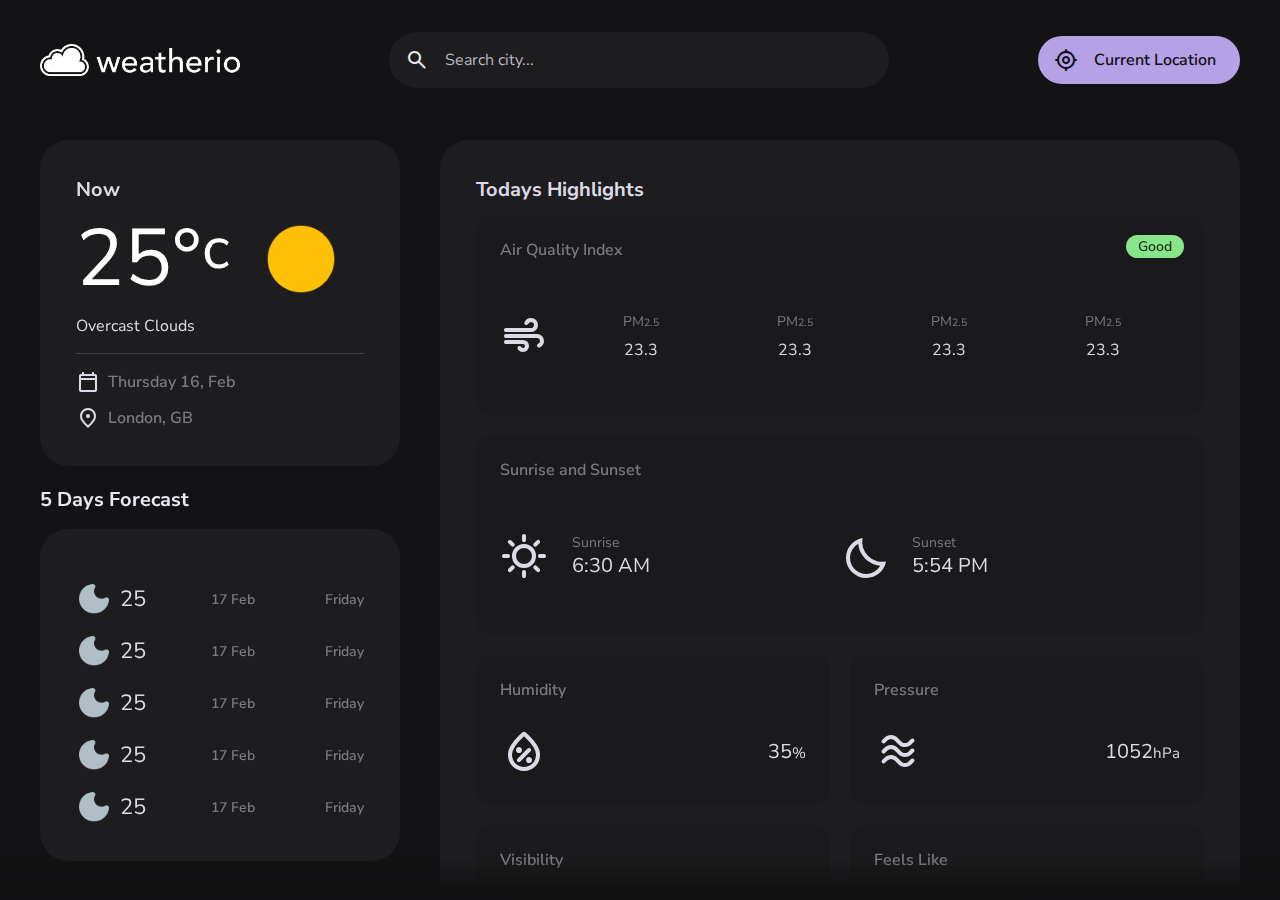
==== weatherio-starter-master 2/index.html @ 0322e263 "1.42.17" ====
<!DOCTYPE html>
<html lang="en">
<head>
    <meta charset="UTF-8">
    <meta name="viewport" content="width=device-width, initial-scale=1.0">
    <title>weatherio</title>
    <meta name="title" content="weatherio">
    <meta name="description" content="weatherio is a weather app">

    <link rel="shortcut icon" href="./favicon.svg" type="image/svg+xml">

    <link rel="preconnect" href="https://fonts.googleapis.com">
<link rel="preconnect" href="https://fonts.gstatic.com" crossorigin>
<link href="https://fonts.googleapis.com/css2?family=Nunito+Sans:wght@400;600&display=swap" rel="stylesheet">

<link rel="stylesheet" href="./assets/css/style.css">

<script src="./assets/js/app.js" type="module"></script>
<script src="./assets/js/route.js" type="module"></script>
</head>
<body>

<header class="header">
<div class="container">
    <a href="#" class="logo">
        <img src="./assets/images/logo.png" width="364" height="58" alt="logo">
    </a>

    <div class="search-view" data-search-view>

        <div class="search-wrapper">
            <input type="search" name="search" placeholder="Search city..." class="search-field"
            autocomplete="off" data-search-field>

            <span class="m-icon leading-icon">search</span>
            <button class="icon-btn leading-icon has-state" aria-label="close search" data-serach-toggler>
                <span class="m-icon">arrow_back</span>
            </button>
        </div>
        
    <div class="search-result" data-search-result>
        <ul class="view-list" data=search-list>

        <li class="view-item">
            <span class="m-icon">location_on</span>
            <div>
                <p class="item-title">London</p>

                <p class="label-2 item-subtitle">State of London, GB</p>
            </div>

            <a href="#" class="item-link has-state" data-search-toggler></a>
        </li>

        </ul>
    </div>

    </div>

    <div class="header-actions">

        <button class="icon-btn has-state" aria-label="open search" data-search-toggler>
            <span class="m-icon">search</span>
        </button>

        <a href="#/current-location" class="btn-primary has-state" data-current-location-btn>
            <span class="m-icon">my_location</span>

            <span class="span">Current Location</span>

        </a>

    </div>

</div>
</header>




<main>
    <article class="container">

        <div class="content-left">


    <section class="section current-weather" aria-label="current weather" data-current-weather>
        <div class="card card-lg current-weather-card">

            <h2 class="title-2 card-title">Now</h2>

            <div class="weapper">
                <p class="heading">25&deg;<sup>c</sup></p>

                <img src="./assets/images/weather_icons/01d.png" width="64" 
                height="64" alt="Overcast Clouds" 
                class="weather-icon">
            </div>

            <p class="body-3">Overcast Clouds</p>

            <ul class="meta-list">
                <li class="meta-item">
                    <span class="m-icon">calendar_today</span>
                    <p class="title-3 meta-text">Thursday 16, Feb</p>
                </li>
                <li class="meta-item">
                    <span class="m-icon">location_on</span>
                    <p class="title-3 meta-text">London, GB</p>
                </li>
            </ul>

        </div>
    </section>





    <!---
        #FORECAST
    --->

    <section class="section forecast" aria-labeledby="forecast-label" data-5-day-forecast>
        <h2 class="title-2" id="forecast-label">5 Days Forecast</h2>

        <div class="card card-lg forecast-card">
        <ul>
            <li class="card-item">

            <div class="icon-wrapper">
                <img src="./assets/images/weather_icons/01n.png" width="36" height="36" 
                alt="Overcast Clouds" class="weather-icon">

                <span class="span">
                    <p class="title-2">25</p>
                </span>
            </div>

            <p class="label-1">17 Feb</p>

            <p class="label-1">Friday</p>

                </li>
            <li class="card-item">

                <div class="icon-wrapper">
                    <img src="./assets/images/weather_icons/01n.png" width="36" height="36" 
                    alt="Overcast Clouds" class="weather-icon">
    
                    <span class="span">
                        <p class="title-2">25</p>
                    </span>
                </div>
    
                <p class="label-1">17 Feb</p>
    
                <p class="label-1">Friday</p>
    
                </li>
            <li class="card-item">

                <div class="icon-wrapper">
                    <img src="./assets/images/weather_icons/01n.png" width="36" height="36" 
                    alt="Overcast Clouds" class="weather-icon">
    
                    <span class="span">
                        <p class="title-2">25</p>
                    </span>
                </div>
    
                <p class="label-1">17 Feb</p>
    
                <p class="label-1">Friday</p>
    
                </li>
            <li class="card-item">

                <div class="icon-wrapper">
                    <img src="./assets/images/weather_icons/01n.png" width="36" height="36" 
                    alt="Overcast Clouds" class="weather-icon">
    
                    <span class="span">
                        <p class="title-2">25</p>
                    </span>
                </div>
    
                <p class="label-1">17 Feb</p>
    
                <p class="label-1">Friday</p>
    
                </li>
            <li class="card-item">

                <div class="icon-wrapper">
                    <img src="./assets/images/weather_icons/01n.png" width="36" height="36" 
                    alt="Overcast Clouds" class="weather-icon">
    
                    <span class="span">
                        <p class="title-2">25</p>
                    </span>
                </div>
    
                <p class="label-1">17 Feb</p>
    
                <p class="label-1">Friday</p>
    
                </li>
        </ul>
        </div>
    </section>
        </div>





        <div class="content-right">
            <!--
                -#HIGHLIGHTS
            -->
            <section class="section highlights" 
            aria-labelledby="highlights" data-highlights>
            <div class="card card-lg">

                <h2 class="title-2" id="highlights-label">Todays Highlights</h2>

                <div class="highlight-list">
            
                    <div class="card card-sm highlight-card one">

                        <h3 class="title-3">Air Quality Index</h3>

                        <div class="wrapper">
                            <span class="m-icon">air</span>

                            <ul class="card-list">
                                <li class="card-item">
                                    <p class="title1">23.3</p>

                                    <p class="label-1">PM<sub>2.5</sub></p>
                                </li>
                                <li class="card-item">
                                    <p class="title1">23.3</p>

                                    <p class="label-1">PM<sub>2.5</sub></p>
                                </li>
                                <li class="card-item">
                                    <p class="title1">23.3</p>

                                    <p class="label-1">PM<sub>2.5</sub></p>
                                </li>
                                <li class="card-item">
                                    <p class="title1">23.3</p>

                                    <p class="label-1">PM<sub>2.5</sub></p>
                                </li>
                            </ul>
                        </div>

                        <span class="badge aqi-1 label-1" title="aqi message">
                            Good
                        </span>

                    </div>

                    <div class="card card-sm highlight-card two">

                        <h3 class="title-3">Sunrise and Sunset</h3>

                        <div class="card-list">

                            <div class="card-item">
                                <span class="m-icon">clear_day</span>

                                <div>
                                    <p class="label-1">Sunrise</p>

                                    <p class="title-1">6:30 AM</p>
                                </div>
                            </div>

                            <div class="card-item">
                                <span class="m-icon">clear_night</span>

                                <div>
                                    <p class="label-1">Sunset</p>

                                    <p class="title-1">5:54 PM</p>
                                </div>
                            </div>

                        </div>

                    </div>

                    <div class="card card-sm highlight-card one">

                        <h3 class="title-3">Humidity</h3>

                        <div class="wrapper">
                            <span class="m-icon">humidity_percentage</span>

                            <p class="title-1">35<sub>%</sub></p>
                        </div>

                    </div>

                    <div class="card card-sm highlight-card one">

                        <h3 class="title-3">Pressure</h3>

                        <div class="wrapper">
                            <span class="m-icon">airwave</span>

                            <p class="title-1">1052<sub>hPa</sub></p>
                        </div>

                    </div>

                    <div class="card card-sm highlight-card one">

                        <h3 class="title-3">Visibility</h3>

                        <div class="wrapper">
                            <span class="m-icon">visibility</span>

                            <p class="title-1">10<sub>km</sub></p>
                        </div>

                    </div>

                    <div class="card card-sm highlight-card one">

                        <h3 class="title-3">Feels Like</h3>

                        <div class="wrapper">
                            <span class="m-icon">thermostat</span>

                            <p class="title-1">25&deg;<sup>c</sup></p>
                        </div>

                    </div>

            </div>

            </div>
        </section>




        <!--
            - #HOURLY FORECAST
        -->

        <section class="section hourly-forecast" aria-label="hourly forecast" 
        data-hourly-forecast>

        <h2 class="title-2">Today at</h2>

        <div class="slider-container">
            <ul class="slider-list" data-temp>

                <li class="slider-item">
                    <div class="card card-sm slider-card">

                        <p class="body-3">03 PM</p>

                        <img src="./assets/images/weather_icons/01n.png" 
                        width="48" height="48" loading="lazy" 
                        alt="" class="weather-icon" title="">

                        <p class="body-3">25&deg;</p>

                    </div>
                </li>

                <li class="slider-item">
                    <div class="card card-sm slider-card">

                        <p class="body-3">03 PM</p>

                        <img src="./assets/images/weather_icons/01n.png" 
                        width="48" height="48" loading="lazy" 
                        alt="" class="weather-icon" title="">

                        <p class="body-3">25&deg;</p>

                    </div>
                </li>

                <li class="slider-item">
                    <div class="card card-sm slider-card">

                        <p class="body-3">03 PM</p>

                        <img src="./assets/images/weather_icons/01n.png" 
                        width="48" height="48" loading="lazy" 
                        alt="" class="weather-icon" title="">

                        <p class="body-3">25&deg;</p>

                    </div>
                </li>

                <li class="slider-item">
                    <div class="card card-sm slider-card">

                        <p class="body-3">03 PM</p>

                        <img src="./assets/images/weather_icons/01n.png" 
                        width="48" height="48" loading="lazy" 
                        alt="" class="weather-icon" title="">

                        <p class="body-3">25&deg;</p>

                    </div>
                </li>

                <li class="slider-item">
                    <div class="card card-sm slider-card">

                        <p class="body-3">03 PM</p>

                        <img src="./assets/images/weather_icons/01n.png" 
                        width="48" height="48" loading="lazy" 
                        alt="" class="weather-icon" title="">

                        <p class="body-3">25&deg;</p>

                    </div>
                </li>

                <li class="slider-item">
                    <div class="card card-sm slider-card">

                        <p class="body-3">03 PM</p>

                        <img src="./assets/images/weather_icons/01n.png" 
                        width="48" height="48" loading="lazy" 
                        alt="" class="weather-icon" title="">

                        <p class="body-3">25&deg;</p>

                    </div>
                </li>

                <li class="slider-item">
                    <div class="card card-sm slider-card">

                        <p class="body-3">03 PM</p>

                        <img src="./assets/images/weather_icons/01n.png" 
                        width="48" height="48" loading="lazy" 
                        alt="" class="weather-icon" title="">

                        <p class="body-3">25&deg;</p>

                    </div>
                </li>

            </ul>

            <ul class="slider-list" data-wind>

                <li class="slider-item">
                    <div class="card card-sm slider-card">

                        <p class="body-3">03 PM</p>

                        <img src="./assets/images/weather_icons/direction.png" 
                        width="48" height="48" loading="lazy" 
                        alt="" class="weather-icon" title="">

                        <p class="body-3">12 km/h</p>

                    </div>
                </li>

                <li class="slider-item">
                    <div class="card card-sm slider-card">

                        <p class="body-3">03 PM</p>

                        <img src="./assets/images/weather_icons/direction.png" 
                        width="48" height="48" loading="lazy" 
                        alt="" class="weather-icon" title="">

                        <p class="body-3">12 km/h</p>

                    </div>
                </li>

                <li class="slider-item">
                    <div class="card card-sm slider-card">

                        <p class="body-3">03 PM</p>

                        <img src="./assets/images/weather_icons/direction.png" 
                        width="48" height="48" loading="lazy" 
                        alt="" class="weather-icon" title="">

                        <p class="body-3">12 km/h</p>

                    </div>
                </li>

                <li class="slider-item">
                    <div class="card card-sm slider-card">

                        <p class="body-3">03 PM</p>

                        <img src="./assets/images/weather_icons/direction.png" 
                        width="48" height="48" loading="lazy" 
                        alt="" class="weather-icon" title="">

                        <p class="body-3">12 km/h</p>

                    </div>
                </li>

                <li class="slider-item">
                    <div class="card card-sm slider-card">

                        <p class="body-3">03 PM</p>

                        <img src="./assets/images/weather_icons/direction.png" 
                        width="48" height="48" loading="lazy" 
                        alt="" class="weather-icon" title="">

                        <p class="body-3">12 km/h</p>

                    </div>
                </li>

                <li class="slider-item">
                    <div class="card card-sm slider-card">

                        <p class="body-3">03 PM</p>

                        <img src="./assets/images/weather_icons/direction.png" 
                        width="48" height="48" loading="lazy" 
                        alt="" class="weather-icon" title="">

                        <p class="body-3">12 km/h</p>

                    </div>
                </li>

                <li class="slider-item">
                    <div class="card card-sm slider-card">

                        <p class="body-3">03 PM</p>

                        <img src="./assets/images/weather_icons/direction.png" 
                        width="48" height="48" loading="lazy" 
                        alt="" class="weather-icon" title="">

                        <p class="body-3">12 km/h</p>

                    </div>
                </li>


            </ul>
        </div>

    </section>
    
    
    
    
    <!--
        -#FOOTER
    -->
    
    <footer class="footer">
        <p class="body-3">Copyright 2023 codewithsadee. All Rights Reserved.
        </p>
    
        <p class="body-3">
            Powered By <a href="https://openweathermap.org/api" title="Free OpenWeather Api" 
            target="_blank" rel="noopener"></a>
            <img src="./assets/images/openweather.png" width="150" 
            height="30" loading="lazy" alt="OpenWeather">
        </p>
    </footer>
        </div>

        <div class="loading" data-loading></div>





    </article>
</main>



<!--
    -#404 SECTION
-->

<section class="error-content" data-error-content>

    <h2 class="heading">404</h2>

    <p class="body-1">Page not found!</p>

    <a href="#" class="btn-primary">
        <span class="span">Go Home</span>
    </a>

</section>

</body>

</html>
---- weatherio-starter-master 2/assets/css/style.css ----
/*-----------------------------------*\
  #style.css
\*-----------------------------------*/

/**
 * copyright 2023 codewithsadee
 */





/*-----------------------------------*\
  #CUSTOM PROPERTY
\*-----------------------------------*/

:root{

  --primary: #B5A1E5; 
  --on-primary: #100E17; 
  --background: #131214;
  --on-background: #EAE6F2;
  --surface: #1D1C1F;
  --on-surface: #DDDAE5;
  --on-surface-variant: #7B7980; 
  --on-surface-variant-2: #B9B6BF;
  --outline: #3E3D40;
  --bg-aqi-1: #89E589;
  --on-bg-aqi-1: #1F331F;
  --bg-aqi-2: #E5DD89;
  --on-bg-aqi-2: #33311F;
  --bg-aqi-3: #E5C089;
  --on-bg-aqi-3: #332B1F;
  --bg-aqi-4: #E58989;
  --on-bg-aqi-4: #331F1F;
  --bg-aqi-5: #E589B7;
  --on-bg-aqi-5: #331F29;
  --white: hsl(0, 0%, 100%);
  --white-alpha-4: hsla(0, 0%, 100%, 0.04);
  --white-alpha-8: hsla(0, 0%, 100%, 0.08);
  --black-alpha-10: hsla(0, 0%, 0%, 0.1);

  --gradient-1: linear-gradient(180deg, hsla(270, 5%, 7%, 0) 0%, hsla(270, 5%, 7%, 0.8) 65%, hsl(270, 5%, 7%) 100%);
--gradient-2: linear-gradient(180deg, hsla(260, 5%, 12%, 0) 0%, hsla(260, 5%, 12%, 0.8) 65%, hsl(260, 5%, 12%) 100%);

--ff-nunito-sans: 'Nunito Sans', sans-serif;

--heading: 5.6rem;
--title-1: 2rem;
--title-2: 1.8rem;
--title-3: 1.6rem;
--body-1: 2.2rem;
--body-2: 2rem;
--body-3: 1.6rem;
--label-1: 1.4rem;
--label-2: 1.2rem;

--weight-regular: 400;
--weight-semiBold: 600;

--shadow-1: 0px 1px 3px hsla(0, 0%, 0%, 0.5);
--shadow-2: 0px 3px 6px hsla(0, 0%, 0%, 0.4);

--radius-28: 28px;
--radius-16: 16px;
--radius-pill: 500px;
--radius-circle: 50%;

--transition-short: 100ms ease;
}




/*-----------------------------------*\
  #RESET
\*-----------------------------------*/
*, *::before, *::after{
  margin: 0;
  padding: 0;
  box-sizing: border-box;
}

li {list-style: none;}

a, img, span, input, button {
  display: block;
}

a {
  color: inherit;
  text-decoration: none;
}

img {height: auto;}

input, button {
  background: none;
  border: none;
  color: inherit;
  font: inherit;
}

input { width: 100%;}

button { cursor: pointer;}

sub { vertical-align: baseline;}

sup { vertical-align: top;}

sub, sup { font-size: 0.75em;}

html {
  font-family: var(--ff-nunito-sans);
  font-size: 10px;
  scroll-behavior: smooth;
}

body {
  background-color: var(--background);
  color: var(--on-background);
  font-size: var(--body-3);
  overflow: hidden;
}

:focus-visible {
  outline: 2px solid var(--white);
  outline-offset: 2px;
}

::selection { background-color: var(--white-alpha-8);}

::-webkit-scrollbar {
  width: 6px;
  height: 6px;
}

::-webkit-scrollbar-thumb {
  background-color: var(--white-alpha-8);
  border-radius: var(--radius-pill);
}




/*-----------------------------------*\
  #MATERIAL ICON
\*-----------------------------------*/

@font-face {
  font-family: 'Material Symbols Rounded';
  font-style: normal;
  font-weight: 400;
  src: url(../font/material-symbol-rounded.woff2) format('woff2');
}

.m-icon {
  font-family: 'Material Symbols Rounded';
  font-weight: normal;
  font-style: normal;
  font-size: 2.4rem;
  line-height: 1;
  letter-spacing: normal;
  text-transform: none;
  white-space: nowrap;
  word-wrap: normal;
  direction: ltr;
  font-feature-settings: 'liga';
  -webkit-font-feature-settings: 'liga';
  -webkit-font-smoothing: antialiased;
  height: 1em;
  width: 1em;
  overflow: hidden;
}



/*-----------------------------------*\
  #REUSED STYLE
\*-----------------------------------*/

.container {
  max-width: 1600px;
  width: 100%;
  margin-inline: auto;
  padding: 16px;
}

.icon-btn {
  background-color: var(--white-alpha-8);
  width: 48px;
  height: 48px;
  display: grid;
  place-items: center;
  border-radius: var(--radius-circle);
}

.has-state { position: relative;}

.has-state:hover { box-shadow: var(--shadow-1); }

.has-state:is(:focus, :focus-visible) {box-shadow: none;}

.has-state::before {
  content: "";
  position: absolute;
  inset: 0;
  border-radius: inherit;
  clip-path: circle(100% at 50% 50%);
  transition: var(--transition-short);
}

.has-state:hover::before {background-color: var(--white-alpha-4); }

.has-state:is(:focus, :focus-visible)::before {
  background-color: var(--white-alpha-8);
  animation: ripple 250ms ease forwards;
}

@keyframes ripple {
  0% { clip-path: circle(0% at 50% 50%); }
  100% { clip-path: circle(100% at 50% 50%); }
}

.btn-primary {
  background-color: var(--primary);
  color: var(--on-primary);
  height: 48px;
  line-height: 48px;
  max-width: max-content;
  display: flex;
  align-items: center;
  gap: 16px;
  padding-inline: 16px;
  border-radius: var(--radius-pill);
}

.btn-primary .span { font-weight: var(--weight-semiBold); }

.btn-primary[disabled] {
  background-color: var(--outline);
  color: var(--on-surface-variant);
  cursor: not-allowed;
}

.btn-primary[disabled]::before { display: none;}

.card {
  background-color: var(--surface);
  color: var(--on-surface);
}

.card-lg {
  border-radius: var(--radius-28);
  padding: 20px;
}

.card-sm {
  padding: 16px;
  border-radius: var(--radius-16);
}

.heading {
  color: var(--white);
  font-size: var(--heading);
  line-height:1.1;
}

.title-1 { font-size: var(--title-2); }

.title-2 {
  font-size: var(--title-2);
  margin-block-end: 12px;
}

.title-3 {
  font-size: var(--title-3);
  font-weight: var(--weight-semiBold);
}

.body-1 { font-size: var(--body-1); }

.body-2 {
  font-size: var(--body-2);
  font-weight: var(--weight-semiBold);
}

.body-3 { font-size: var(--body-3); }

.label-1 { font-size: var(--label-1); }

.label-2 { font-size: var(--label-2);}


/*-----------------------------------*\
  #HEADER
\*-----------------------------------*/
.header .btn-primary .span { display: none;}

.logo img { width: 150px; }

.header .container, .header-actions {
  display: flex;
  align-items: center;
}

.header .container { justify-content: space-between; }

.header-actions { gap: 16px; }

.header .btn-primary { padding-inline: 12px; }

.search-view {
  position: fixed;
  top: 0;
  left: 0;
  width: 100%;
  height: 100vh;
  height: 100svh;
  background-color: var(--surface);
  color: var(--on-surface);
  clip-path: circle(4% at calc(100%-102pxx) 5%);
  opacity: 0;
  visibility: hidden;
  z-index: 4;
  transition: clip-path 500ms ease;
}

.search-view.active {
  opacity: 1;
  visibility: visible;
  clip-path: circle(130% at 73% 5%);
}

.search-wrapper {
  position: relative;
  border-block-end: 1px solid var(--outline);
}

.search-wrapper::before {
  content: "";
  position: absolute;
  top: 50%;
  transform: translateY(-50%);
  right: 16px;
  width: 24px;
  height: 24px;
  border: 3px solid var(--on-surface);
  border-block-start-color: transparent;
  border-radius: var(--radius-circle);
  animation: loading 500ms linear infinite;
  display: none;
}

@keyframes loading {
  0% {transform: translateY(-50%) rotate(0); }
  100% {transform: translateY(-50%) rotate(1turn); }
}

.search-wrapper::has(.searching)::before {display: block; }

.search-field {
  height: 80px;
  line-height: 80px;
  padding-inline:  56px 16px;
  outline: none;
}

.search-field::placeholder { color: var(--on-surface-variant-2); }

.search-field::-webkit-search-cancel-button {display: none; }

.search-wrapper .leading-icon {
  position: absolute;
  top: 50%;
  left: 28px;
  transform: translate(-50%, -50%);
}

.search-wrapper > .m-icon { display: none;}

.search-wrapper .icon-btn {
  background-color: transparent;
  box-shadow: none;
}

.search-view-list { padding-block: 8px 16px; }

.search-view .view-item {
  position: relative;
  height: 56px;
  display: flex;
  justify-content: flex-start;
  align-items: center;
  gap: 16px;
  padding-inline: 16px 24px;
}

.search-view .view-item :is(.m-icon, .item-subtitle) {
  color: var(--on-surface-variant);
}

.search-view .view-item .item-link {
  position: absolute;
  inset: 0;
  box-shadow: none;
}


/*-----------------------------------*\
  #MAIN
\*-----------------------------------*/

main {
  height: calc(100vh - 80px);
  height: calc(100svh - 80px); /* For mobile browser */
  overflow: hidden;
}

article.container {
  position: relative;
  display: grid;
  grid-template-columns: minmax(0, 1fr);
  gap: 20px;
  height: 100%;
  overflow-y: auto; 
  overflow-y: overlay;
}

article.container::-webkit-scrollbar-thumb {
  background-color: transparent;
}

article.container:is(:hover, :focus-within)::-webkit-scrollbar-thumb {
  background-color: var(--white-alpha-8);
}

article.container::-webkit-scrollbar-button { height: 10px; }

article.container::before {
  content: "";
  position: fixed;
  bottom: 0;
  left: 0;
  width: 100%;
  height: 40px;
  background-image: var(--gradient-1);
  pointer-events: none;
  z-index: 1;
}

.section:not(:last-child) { margin-block-end: 16px; }



/*-----------------------------------*\
  #CURRENT WEATHER
\*-----------------------------------*/

.current-weather-card .weapper {
  margin-block: 12px;
  display: flex;
  gap: 8px;
  align-items: center;
}

.current-weather-card .weather-icon { margin-inline: auto; }

.current-weather-card > .body-3 { text-transform: capitalize; }

.current-weather-card .meta-list {
  margin-block-start: 16px;
  padding-block-start: 16px;
  border-block-start: 1px solid var(--outline);
}

.current-weather-card .meta-item {
  display: flex;
  align-items: center;
  gap: 8px;
}

.current-weather-card .meta-item:not(:last-child) {
  margin-block-end: 12px;
}

.current-weather-card .meta-text { color: var(--on-surface-variant); }


/*-----------------------------------*\
  #HIGHLIGHTS
\*-----------------------------------*/

.forecast-card .title-2 { margin-block-end: 0; }

.forecast-card :is(.card-item, .icon-wrapper) {
  display: flex;
  align-items: center;
}

.forecast-card .card-item:not(:last-child) {margin-block-end: 12px; }

.forecast-card .icon-wrapper { gap: 8px; }

.forecast-card .label-1 {
  color: var(--on-surface-variant);
  font-weight: var(--weight-semiBold);
}

.forecast-card .card-item > .label-1 {
  width: 100%;
  text-align: right;
}


/*-----------------------------------*\
  #HOURLY FORECAST
\*-----------------------------------*/

.highlights .m-icon { font-size: 3.2rem; }

.highlight-list {
  display: grid;
  gap: 20px;
}

.highlight-list .title-3 {
  color: var(--on-surface-variant);
  margin-block-end: 20px;
}

.highlights .card-sm {
  background-color: var(--black-alpha-10);
  position: relative;
}

.highlight-card :is(.wrapper, .card-list, .card-item) {
  display: flex;
  align-items: center;
}

.highlight-card .wrapper {
  justify-content: space-between;
  gap: 16px;
}

.highlight-card .card-list {
  flex-wrap: wrap;
  flex-grow: 1;
  row-gap: 8px;
}

.highlight-card .card-item {
  width: 50%;
  justify-content: flex-end;
  gap: 4px;
}

.highlight-card .label-1 { color: var(--on-surface-variant);}

.badge {
  position: absolute;
  top: 16px;
  right: 16px;
  padding: 2px 12px;
  border-radius: var(--radius-pill);
  font-weight: var(--weight-semiBold);
  cursor: help;
}

.badge.aqi-1 {
  background-color: var(--bg-aqi-1);
  color: var(--on-bg-aqi-1);
}

.badge.aqi-2 {
  background-color: var(--bg-aqi-2);
  color: var(--on-bg-aqi-2);
}

.badge.aqi-3 {
  background-color: var(--bg-aqi-3);
  color: var(--on-bg-aqi-3);
}

.badge.aqi-4 {
  background-color: var(--bg-aqi-4);
  color: var(--on-bg-aqi-4);
}

.badge.aqi-5 {
  background-color: var(--bg-aqi-5);
  color: var(--on-bg-aqi-5);
}

.highlight-card.two .card-item {
  justify-content: flex-start;
  flex-wrap: wrap;
  gap: 8px 16px;
}

.highligh-card.two .label-1 { margin-block-end: 4px;}


/*-----------------------------------*\
  #FORECAST
\*-----------------------------------*/

.slider-container {
  overflow-x: auto;
  margin-inline: -16px;
}

.slider-container::-webkit-scrollbar { display: none;}

.slider-list {
  display: flex;
  gap: 12px;
}

.slider-list:first-child { margin-block-end: 16px;}


.slider-list::before, .slider-list::after {
  content: "";
  min-width: 4px;
}

.slider-item {
  min-width: 110px;
  flex: 1 1 100%;
}

.slider-card { text-align: center; }

.slider-item .weather-icon {
  margin-inline: auto;
  margin-block: 12px;
}





/*-----------------------------------*\
  #FOOTER
\*-----------------------------------*/


.footer, .footer .body-3:last-child {
  display: flex;
  flex-wrap: wrap;
  justify-content: center;
  align-items: center;
}

.footer {
  color: var(--on-surface-variant);
  text-align: center;
  gap: 12px 24px;
  margin-block-start: 28px;
  display: none;
}

.fade-in .footer { display: flex; }

.footer .body-3:last-child {gap: 6px;}


/*-----------------------------------*\
  #LOADING
\*-----------------------------------*/

.loading {
  position: absolute;
  top: 0;
  left: 0;
  width: 100%;
  height: 100%;
  background-color: var(--background);
  place-items: center;
  z-index: 1;
  display: none;
}

.loading::before {
  content: "";
  width: 48px;
  height: 48px;
  border: 4px solid var(--on-background);
  border-block-start-color: transparent;
  border-radius: var(--radius-circle);
  animation: loading 500ms linear infinite;
}



/*-----------------------------------*\
  #ERROR SECTION
\*-----------------------------------*/


.error-content {
  position: fixed;
  top: 0;
  left: 0;
  width: 100%;
  height: 100vh;
  height: 100svh;
  background-color: var(--background);
  flex-direction: column;
  justify-content: center;
  align-items: center;
  display: none; 
  z-index: 8;
}

.error-content .btn-primary { margin-block-start: 20px; }


/*-----------------------------------*\
  #MEDIA QUERIES
\*-----------------------------------*/
/*
responsive for larger than 768 px screen */
@media (min-width: 768px) {

.container { padding: 24px; }

.title-1 { --title-1: 2.4rem; }

.section > .title-2 { margin-block-end: 16px;}

.card-lg { padding: 24px; }

.card-sm {
  padding: 20px;
  display: grid;
  grid-template-rows: min-content 1fr;
}

.badge {
  top: 20px;
  right: 20px;
}

/*
Header
*/

.header-actions { gap: 24px; }

.header .btn-primary { padding-inline: 16px 24px; }

.header .btn-primary .span { display: block; }

.search-view { clip-path: circle(3% at calc(100% - 273px) 6%); }

/*
Main
*/

main {
  height: calc(100vh - 96px);
  height: calc(100svh - 96px);
}

article.container {
  padding-block-start: 0;
  grid-template-columns: 280px minmax(0, 1fr);
  align-items: flex-start;
  gap: 24px;
}

.content-left {
  position: sticky;
  top: 0;
}

.section:not(:last-child) { margin-block: 20px; }

.forecast-card .card-item:not(:last-child) {
  margin-block: 16px;
}

.highlight-list { grid-template-columns: 1fr 1fr; }

.highlight-card:nth-child(-n+2) {
  grid-column: span 2;
  height: 160px;
}

.highlight-card:nth-child(n+3) {height: 120px; }

.highlights .m-icon { font-size: 3.6rem; }

.highlight-card.one .card-item {
  width: 25%;
  flex-direction: column-reverse;
  gap: 8px;
}

.slider-container {
  margin-inline: 0 -24px;
  border-bottom-left-radius: var(--radius-16);
  border-top-left-radius: var(--radius-16);
}

.slider-list::before {display: none; }

.slider-list::after { min-width: 12px; }
 
.hourly-forecast .card-sm { padding: 16px;}
}

/*
responsive for larger than 1200 px screen */

@media (min-width: 1200px) {

  :root {
    --heading: 8rem;
    --title-2: 2rem;

  }

  .container { padding: 40px; }

  .card-lg { padding: 36px; }

  .card-sm { padding: 24px; }

  .title-1 { --title-1: 3.6rem; }

  .highlight-card.two .card-item { column-gap: 24px; }

  /*
  HEADER
  */

  .header .icon-btn { display: none; }

  .logo img { width: 200px; }

  .header {
    position: relative;
    height: 120px;
    z-index: 4;
  }

  .header .container {
    padding-block: 0;
    height: 100%;
  }

  .search-view, .seach-view.active {
    all: unset;
    display: block;
    position: relative;
    width: 500px;
    animation: none;
  }

  .search-wrapper { border-block-end: none; }

  .search-wrapper > .m-icon {display: block; }

  .search-field, .search-view .view-list { background-color: var(--surface); }

  .search-field {
    height: 56px;
    border-radius: var(--radius-28);
  }

  .search-result, .search-view:not(:focus-within) .search-result {
    display: none;
  }

  .search-view:focus-within .search-result.active {
    display: block;
  }

  .search-view:has(.search-result.active):focus-within .search-field {
    border-bottom-left-radius: 0;
    border-bottom-right-radius: 0;
  }

  .search-view .view-list {
    position: absolute;
    top: 100%;
    left: 0;
    width: 100%;
    max-height: 360px;
    border-radius: 0 0 var(--radius-28) var(--radius-28);
    border-block-start: 1px solid var(--outline);
    overflow-y: auto;
    overflow-y: overlay;
  }

  .search-view .view-list:empty { min-height: 120px; }

  .search-view .view-list::-webkit-scrollbar-button { height: 20px; }

  .search-view:is(:hover, :has(.view-list):hover) {
    filter: drop-shadow(var(--shadow-1));
  }

  .search-view:is(:focus-within, :has(.view-list):focus-within) {
    filter: drop-shadow(var(--shadow-2));
  }

  /*
  MAIN
  */

  main {
    height: calc(100vh - 120px);
    height: calc(100svh - 120px);
  }

  article.container {
    grid-template-columns: 360px minmax(0, 1fr);
    gap: 40px;
  }

  .current-weather .weather-icon { width: 80px; }

  .forecast-card .title-2 { --title-2: 2.2rem; }

  .highlight-card:nth-child(-n+2) {height: 200px;}

  .highlight-card:nth-child(n+3) {height: 150px; }

  .highlight-card .m-icon { font-size: 4.8rem; }

  .slider-list {gap: 16px; }

}

/*
responsive for larger than 1400 px screen */

@media (min-width: 1400px) {

.highlight-list { grid-template-columns: repeat(4, 1fr); }

}
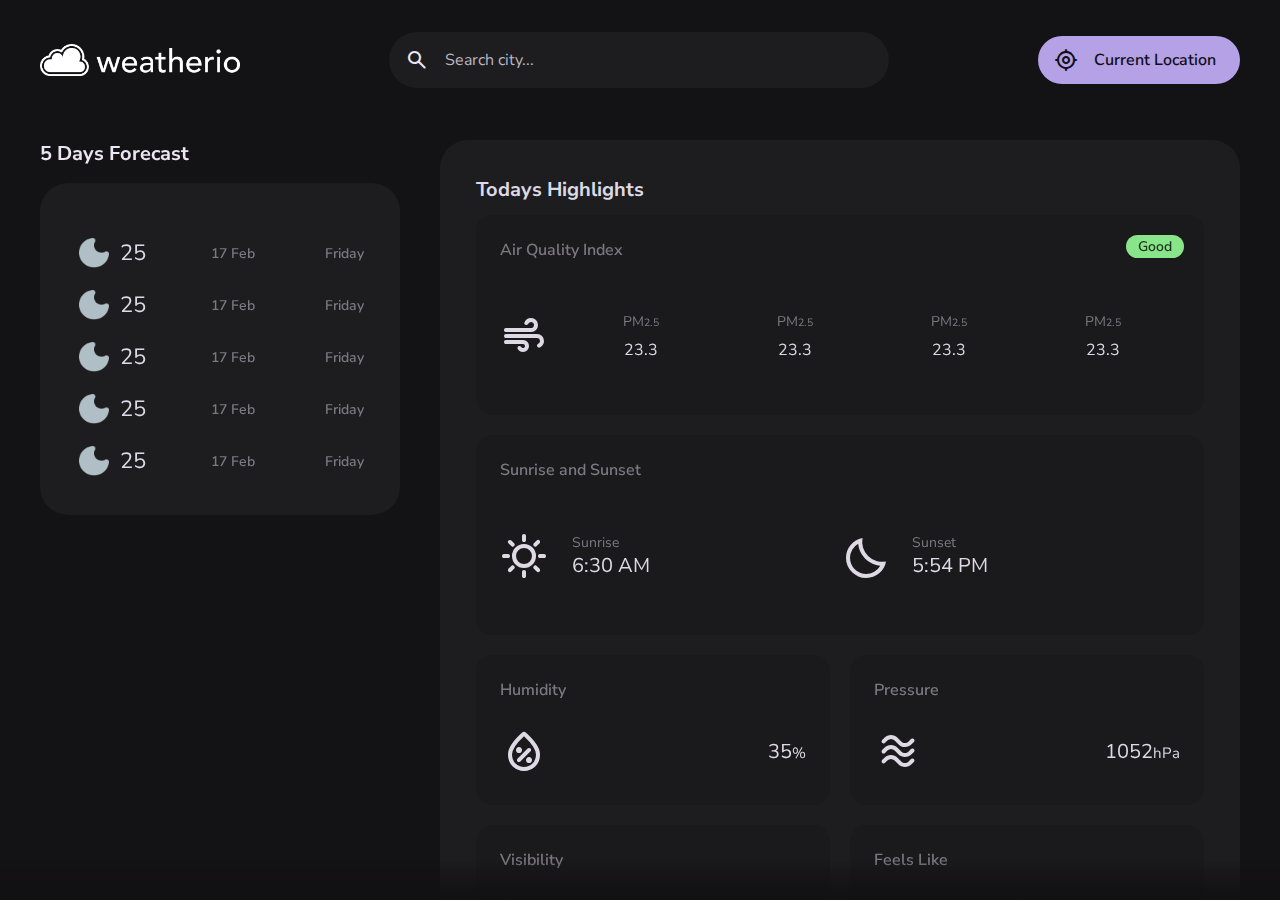
==== commit d3f004b8: "2.36.37" ====
--- a/weatherio-starter-master 2/index.html
+++ b/weatherio-starter-master 2/index.html
@@ -33,27 +33,13 @@
             autocomplete="off" data-search-field>
 
             <span class="m-icon leading-icon">search</span>
-            <button class="icon-btn leading-icon has-state" aria-label="close search" data-serach-toggler>
+
+            <button class="icon-btn leading-icon has-state" aria-label="close search" data-search-toggler>
                 <span class="m-icon">arrow_back</span>
             </button>
         </div>
         
-    <div class="search-result" data-search-result>
-        <ul class="view-list" data=search-list>
-
-        <li class="view-item">
-            <span class="m-icon">location_on</span>
-            <div>
-                <p class="item-title">London</p>
-
-                <p class="label-2 item-subtitle">State of London, GB</p>
-            </div>
-
-            <a href="#" class="item-link has-state" data-search-toggler></a>
-        </li>
-
-        </ul>
-    </div>
+    <div class="search-result" data-search-result></div>
 
     </div>
 
@@ -79,41 +65,16 @@
 
 
 <main>
-    <article class="container">
+    <article class="container" data-container>
 
         <div class="content-left">
 
-
-    <section class="section current-weather" aria-label="current weather" data-current-weather>
-        <div class="card card-lg current-weather-card">
-
-            <h2 class="title-2 card-title">Now</h2>
-
-            <div class="weapper">
-                <p class="heading">25&deg;<sup>c</sup></p>
-
-                <img src="./assets/images/weather_icons/01d.png" width="64" 
-                height="64" alt="Overcast Clouds" 
-                class="weather-icon">
-            </div>
-
-            <p class="body-3">Overcast Clouds</p>
-
-            <ul class="meta-list">
-                <li class="meta-item">
-                    <span class="m-icon">calendar_today</span>
-                    <p class="title-3 meta-text">Thursday 16, Feb</p>
-                </li>
-                <li class="meta-item">
-                    <span class="m-icon">location_on</span>
-                    <p class="title-3 meta-text">London, GB</p>
-                </li>
-            </ul>
-
-        </div>
-    </section>
-
-
+            <!--
+                #CURRENT WEATHER
+            -->
+
+
+    <section class="section current-weather" aria-label="current weather" data-current-weather></section>
 
 
 
@@ -210,9 +171,6 @@
         </div>
     </section>
         </div>
-
-
-
 
 
         <div class="content-right">
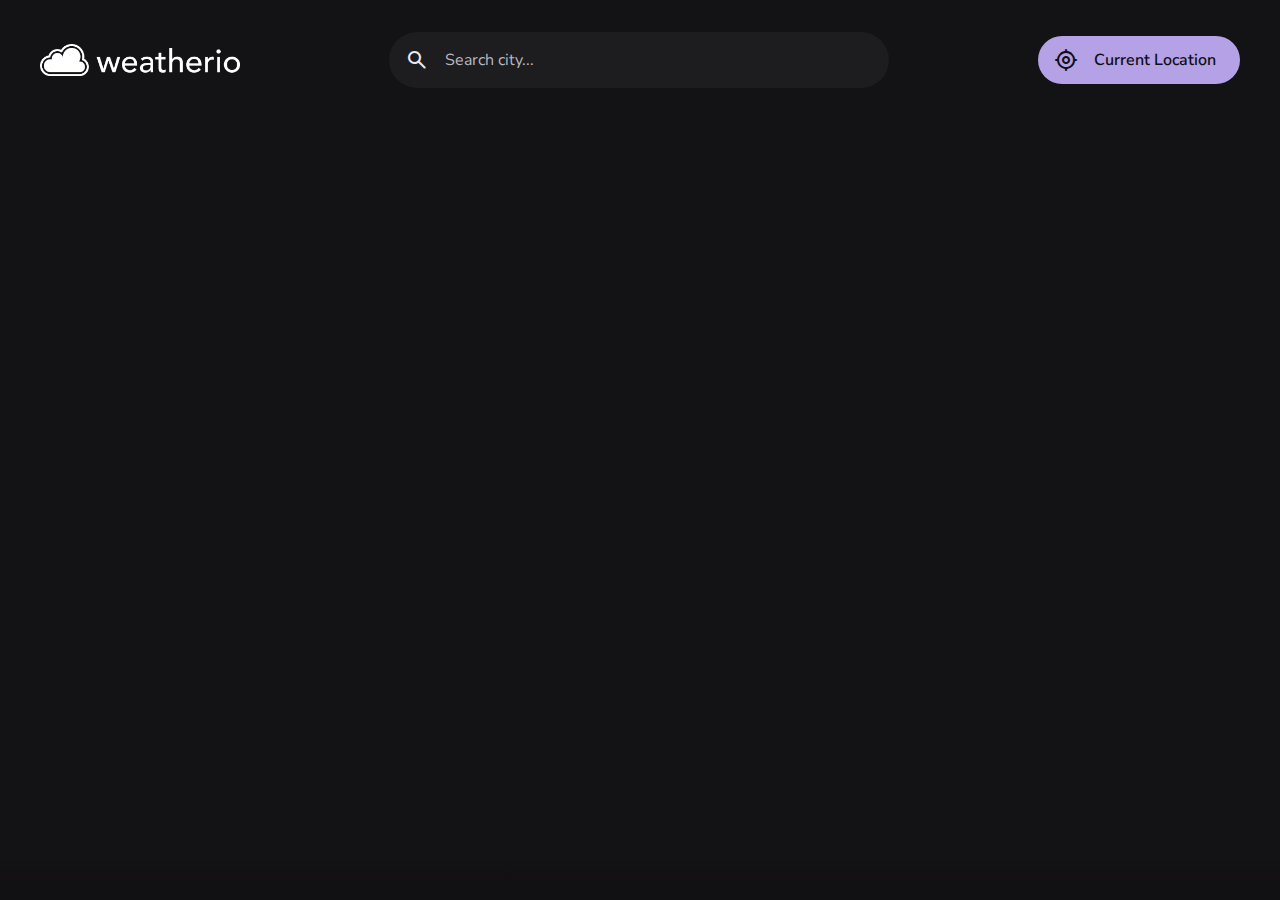
==== commit 0971d0d0: "2.58.55" ====
--- a/weatherio-starter-master 2/index.html
+++ b/weatherio-starter-master 2/index.html
@@ -178,134 +178,7 @@
                 -#HIGHLIGHTS
             -->
             <section class="section highlights" 
-            aria-labelledby="highlights" data-highlights>
-            <div class="card card-lg">
-
-                <h2 class="title-2" id="highlights-label">Todays Highlights</h2>
-
-                <div class="highlight-list">
-            
-                    <div class="card card-sm highlight-card one">
-
-                        <h3 class="title-3">Air Quality Index</h3>
-
-                        <div class="wrapper">
-                            <span class="m-icon">air</span>
-
-                            <ul class="card-list">
-                                <li class="card-item">
-                                    <p class="title1">23.3</p>
-
-                                    <p class="label-1">PM<sub>2.5</sub></p>
-                                </li>
-                                <li class="card-item">
-                                    <p class="title1">23.3</p>
-
-                                    <p class="label-1">PM<sub>2.5</sub></p>
-                                </li>
-                                <li class="card-item">
-                                    <p class="title1">23.3</p>
-
-                                    <p class="label-1">PM<sub>2.5</sub></p>
-                                </li>
-                                <li class="card-item">
-                                    <p class="title1">23.3</p>
-
-                                    <p class="label-1">PM<sub>2.5</sub></p>
-                                </li>
-                            </ul>
-                        </div>
-
-                        <span class="badge aqi-1 label-1" title="aqi message">
-                            Good
-                        </span>
-
-                    </div>
-
-                    <div class="card card-sm highlight-card two">
-
-                        <h3 class="title-3">Sunrise and Sunset</h3>
-
-                        <div class="card-list">
-
-                            <div class="card-item">
-                                <span class="m-icon">clear_day</span>
-
-                                <div>
-                                    <p class="label-1">Sunrise</p>
-
-                                    <p class="title-1">6:30 AM</p>
-                                </div>
-                            </div>
-
-                            <div class="card-item">
-                                <span class="m-icon">clear_night</span>
-
-                                <div>
-                                    <p class="label-1">Sunset</p>
-
-                                    <p class="title-1">5:54 PM</p>
-                                </div>
-                            </div>
-
-                        </div>
-
-                    </div>
-
-                    <div class="card card-sm highlight-card one">
-
-                        <h3 class="title-3">Humidity</h3>
-
-                        <div class="wrapper">
-                            <span class="m-icon">humidity_percentage</span>
-
-                            <p class="title-1">35<sub>%</sub></p>
-                        </div>
-
-                    </div>
-
-                    <div class="card card-sm highlight-card one">
-
-                        <h3 class="title-3">Pressure</h3>
-
-                        <div class="wrapper">
-                            <span class="m-icon">airwave</span>
-
-                            <p class="title-1">1052<sub>hPa</sub></p>
-                        </div>
-
-                    </div>
-
-                    <div class="card card-sm highlight-card one">
-
-                        <h3 class="title-3">Visibility</h3>
-
-                        <div class="wrapper">
-                            <span class="m-icon">visibility</span>
-
-                            <p class="title-1">10<sub>km</sub></p>
-                        </div>
-
-                    </div>
-
-                    <div class="card card-sm highlight-card one">
-
-                        <h3 class="title-3">Feels Like</h3>
-
-                        <div class="wrapper">
-                            <span class="m-icon">thermostat</span>
-
-                            <p class="title-1">25&deg;<sup>c</sup></p>
-                        </div>
-
-                    </div>
-
-            </div>
-
-            </div>
-        </section>
-
-
+            aria-labelledby="highlights" data-highlights></section>
 
 
         <!--
@@ -313,218 +186,7 @@
         -->
 
         <section class="section hourly-forecast" aria-label="hourly forecast" 
-        data-hourly-forecast>
-
-        <h2 class="title-2">Today at</h2>
-
-        <div class="slider-container">
-            <ul class="slider-list" data-temp>
-
-                <li class="slider-item">
-                    <div class="card card-sm slider-card">
-
-                        <p class="body-3">03 PM</p>
-
-                        <img src="./assets/images/weather_icons/01n.png" 
-                        width="48" height="48" loading="lazy" 
-                        alt="" class="weather-icon" title="">
-
-                        <p class="body-3">25&deg;</p>
-
-                    </div>
-                </li>
-
-                <li class="slider-item">
-                    <div class="card card-sm slider-card">
-
-                        <p class="body-3">03 PM</p>
-
-                        <img src="./assets/images/weather_icons/01n.png" 
-                        width="48" height="48" loading="lazy" 
-                        alt="" class="weather-icon" title="">
-
-                        <p class="body-3">25&deg;</p>
-
-                    </div>
-                </li>
-
-                <li class="slider-item">
-                    <div class="card card-sm slider-card">
-
-                        <p class="body-3">03 PM</p>
-
-                        <img src="./assets/images/weather_icons/01n.png" 
-                        width="48" height="48" loading="lazy" 
-                        alt="" class="weather-icon" title="">
-
-                        <p class="body-3">25&deg;</p>
-
-                    </div>
-                </li>
-
-                <li class="slider-item">
-                    <div class="card card-sm slider-card">
-
-                        <p class="body-3">03 PM</p>
-
-                        <img src="./assets/images/weather_icons/01n.png" 
-                        width="48" height="48" loading="lazy" 
-                        alt="" class="weather-icon" title="">
-
-                        <p class="body-3">25&deg;</p>
-
-                    </div>
-                </li>
-
-                <li class="slider-item">
-                    <div class="card card-sm slider-card">
-
-                        <p class="body-3">03 PM</p>
-
-                        <img src="./assets/images/weather_icons/01n.png" 
-                        width="48" height="48" loading="lazy" 
-                        alt="" class="weather-icon" title="">
-
-                        <p class="body-3">25&deg;</p>
-
-                    </div>
-                </li>
-
-                <li class="slider-item">
-                    <div class="card card-sm slider-card">
-
-                        <p class="body-3">03 PM</p>
-
-                        <img src="./assets/images/weather_icons/01n.png" 
-                        width="48" height="48" loading="lazy" 
-                        alt="" class="weather-icon" title="">
-
-                        <p class="body-3">25&deg;</p>
-
-                    </div>
-                </li>
-
-                <li class="slider-item">
-                    <div class="card card-sm slider-card">
-
-                        <p class="body-3">03 PM</p>
-
-                        <img src="./assets/images/weather_icons/01n.png" 
-                        width="48" height="48" loading="lazy" 
-                        alt="" class="weather-icon" title="">
-
-                        <p class="body-3">25&deg;</p>
-
-                    </div>
-                </li>
-
-            </ul>
-
-            <ul class="slider-list" data-wind>
-
-                <li class="slider-item">
-                    <div class="card card-sm slider-card">
-
-                        <p class="body-3">03 PM</p>
-
-                        <img src="./assets/images/weather_icons/direction.png" 
-                        width="48" height="48" loading="lazy" 
-                        alt="" class="weather-icon" title="">
-
-                        <p class="body-3">12 km/h</p>
-
-                    </div>
-                </li>
-
-                <li class="slider-item">
-                    <div class="card card-sm slider-card">
-
-                        <p class="body-3">03 PM</p>
-
-                        <img src="./assets/images/weather_icons/direction.png" 
-                        width="48" height="48" loading="lazy" 
-                        alt="" class="weather-icon" title="">
-
-                        <p class="body-3">12 km/h</p>
-
-                    </div>
-                </li>
-
-                <li class="slider-item">
-                    <div class="card card-sm slider-card">
-
-                        <p class="body-3">03 PM</p>
-
-                        <img src="./assets/images/weather_icons/direction.png" 
-                        width="48" height="48" loading="lazy" 
-                        alt="" class="weather-icon" title="">
-
-                        <p class="body-3">12 km/h</p>
-
-                    </div>
-                </li>
-
-                <li class="slider-item">
-                    <div class="card card-sm slider-card">
-
-                        <p class="body-3">03 PM</p>
-
-                        <img src="./assets/images/weather_icons/direction.png" 
-                        width="48" height="48" loading="lazy" 
-                        alt="" class="weather-icon" title="">
-
-                        <p class="body-3">12 km/h</p>
-
-                    </div>
-                </li>
-
-                <li class="slider-item">
-                    <div class="card card-sm slider-card">
-
-                        <p class="body-3">03 PM</p>
-
-                        <img src="./assets/images/weather_icons/direction.png" 
-                        width="48" height="48" loading="lazy" 
-                        alt="" class="weather-icon" title="">
-
-                        <p class="body-3">12 km/h</p>
-
-                    </div>
-                </li>
-
-                <li class="slider-item">
-                    <div class="card card-sm slider-card">
-
-                        <p class="body-3">03 PM</p>
-
-                        <img src="./assets/images/weather_icons/direction.png" 
-                        width="48" height="48" loading="lazy" 
-                        alt="" class="weather-icon" title="">
-
-                        <p class="body-3">12 km/h</p>
-
-                    </div>
-                </li>
-
-                <li class="slider-item">
-                    <div class="card card-sm slider-card">
-
-                        <p class="body-3">03 PM</p>
-
-                        <img src="./assets/images/weather_icons/direction.png" 
-                        width="48" height="48" loading="lazy" 
-                        alt="" class="weather-icon" title="">
-
-                        <p class="body-3">12 km/h</p>
-
-                    </div>
-                </li>
-
-
-            </ul>
-        </div>
-
-    </section>
+        data-hourly-forecast></section>
     
     
     
--- a/weatherio-starter-master 2/assets/css/style.css
+++ b/weatherio-starter-master 2/assets/css/style.css
@@ -292,6 +292,13 @@
 
 .label-2 { font-size: var(--label-2);}
 
+.fade-in { animation: fade-in 250ms ease forwards; }
+
+@keyframes fade-in {
+  0% { opacity: 0; }
+  100% { opacity: 1; }
+}
+
 
 /*-----------------------------------*\
   #HEADER
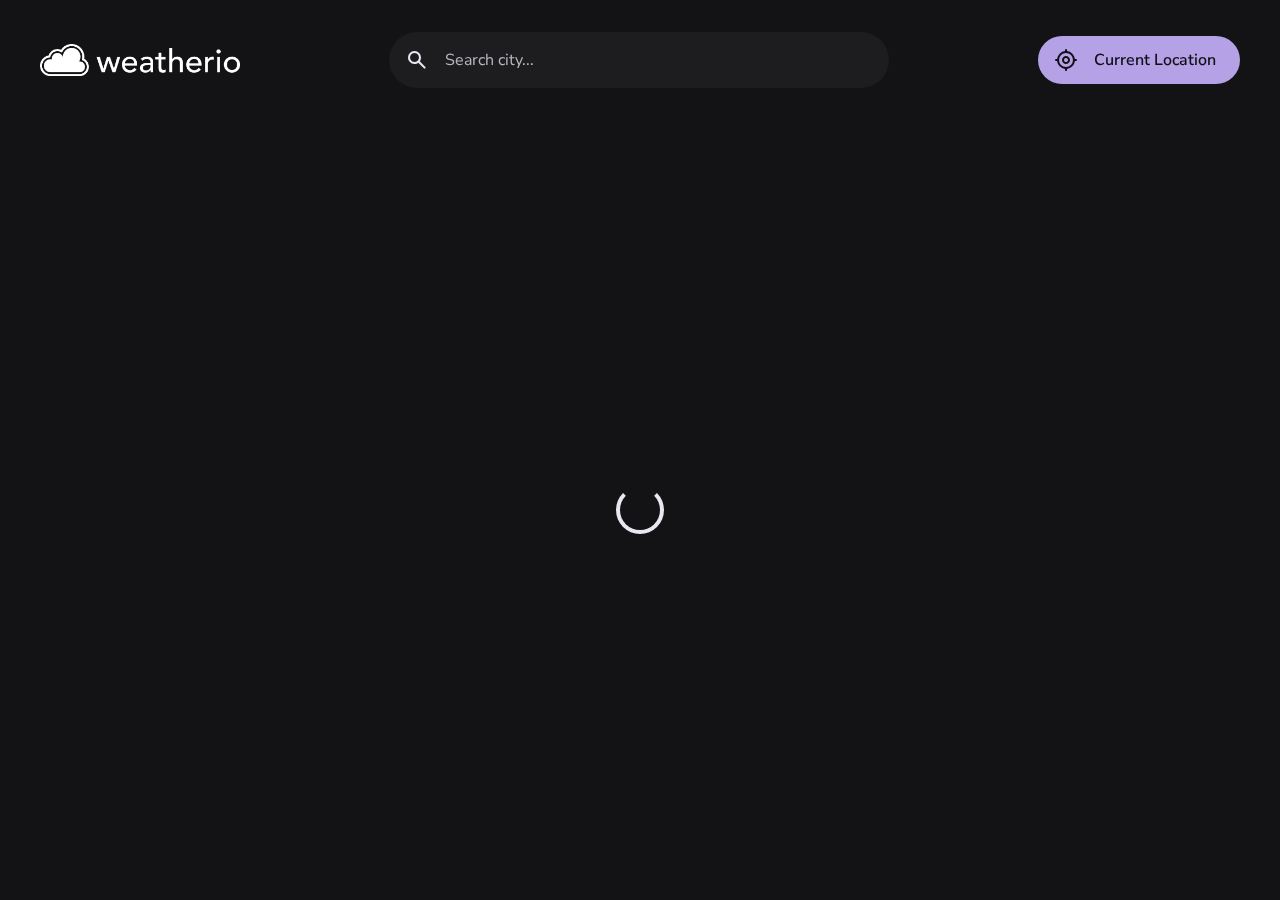
==== commit cc454e34: "Convert temp to farenheit" ====
--- a/weatherio-starter-master 2/index.html
+++ b/weatherio-starter-master 2/index.html
@@ -82,94 +82,7 @@
         #FORECAST
     --->
 
-    <section class="section forecast" aria-labeledby="forecast-label" data-5-day-forecast>
-        <h2 class="title-2" id="forecast-label">5 Days Forecast</h2>
-
-        <div class="card card-lg forecast-card">
-        <ul>
-            <li class="card-item">
-
-            <div class="icon-wrapper">
-                <img src="./assets/images/weather_icons/01n.png" width="36" height="36" 
-                alt="Overcast Clouds" class="weather-icon">
-
-                <span class="span">
-                    <p class="title-2">25</p>
-                </span>
-            </div>
-
-            <p class="label-1">17 Feb</p>
-
-            <p class="label-1">Friday</p>
-
-                </li>
-            <li class="card-item">
-
-                <div class="icon-wrapper">
-                    <img src="./assets/images/weather_icons/01n.png" width="36" height="36" 
-                    alt="Overcast Clouds" class="weather-icon">
-    
-                    <span class="span">
-                        <p class="title-2">25</p>
-                    </span>
-                </div>
-    
-                <p class="label-1">17 Feb</p>
-    
-                <p class="label-1">Friday</p>
-    
-                </li>
-            <li class="card-item">
-
-                <div class="icon-wrapper">
-                    <img src="./assets/images/weather_icons/01n.png" width="36" height="36" 
-                    alt="Overcast Clouds" class="weather-icon">
-    
-                    <span class="span">
-                        <p class="title-2">25</p>
-                    </span>
-                </div>
-    
-                <p class="label-1">17 Feb</p>
-    
-                <p class="label-1">Friday</p>
-    
-                </li>
-            <li class="card-item">
-
-                <div class="icon-wrapper">
-                    <img src="./assets/images/weather_icons/01n.png" width="36" height="36" 
-                    alt="Overcast Clouds" class="weather-icon">
-    
-                    <span class="span">
-                        <p class="title-2">25</p>
-                    </span>
-                </div>
-    
-                <p class="label-1">17 Feb</p>
-    
-                <p class="label-1">Friday</p>
-    
-                </li>
-            <li class="card-item">
-
-                <div class="icon-wrapper">
-                    <img src="./assets/images/weather_icons/01n.png" width="36" height="36" 
-                    alt="Overcast Clouds" class="weather-icon">
-    
-                    <span class="span">
-                        <p class="title-2">25</p>
-                    </span>
-                </div>
-    
-                <p class="label-1">17 Feb</p>
-    
-                <p class="label-1">Friday</p>
-    
-                </li>
-        </ul>
-        </div>
-    </section>
+    <section class="section forecast" aria-labelledby="forecast-label" data-5-day-forecast></section>
         </div>
 
 
@@ -196,7 +109,7 @@
     -->
     
     <footer class="footer">
-        <p class="body-3">Copyright 2023 codewithsadee. All Rights Reserved.
+        <p class="body-3">Created by Zach Poettker,
         </p>
     
         <p class="body-3">
@@ -229,7 +142,7 @@
 
     <p class="body-1">Page not found!</p>
 
-    <a href="#" class="btn-primary">
+    <a href="#/weather?lat=51.5073219&lon=-0.1276474" class="btn-primary">
         <span class="span">Go Home</span>
     </a>
 
